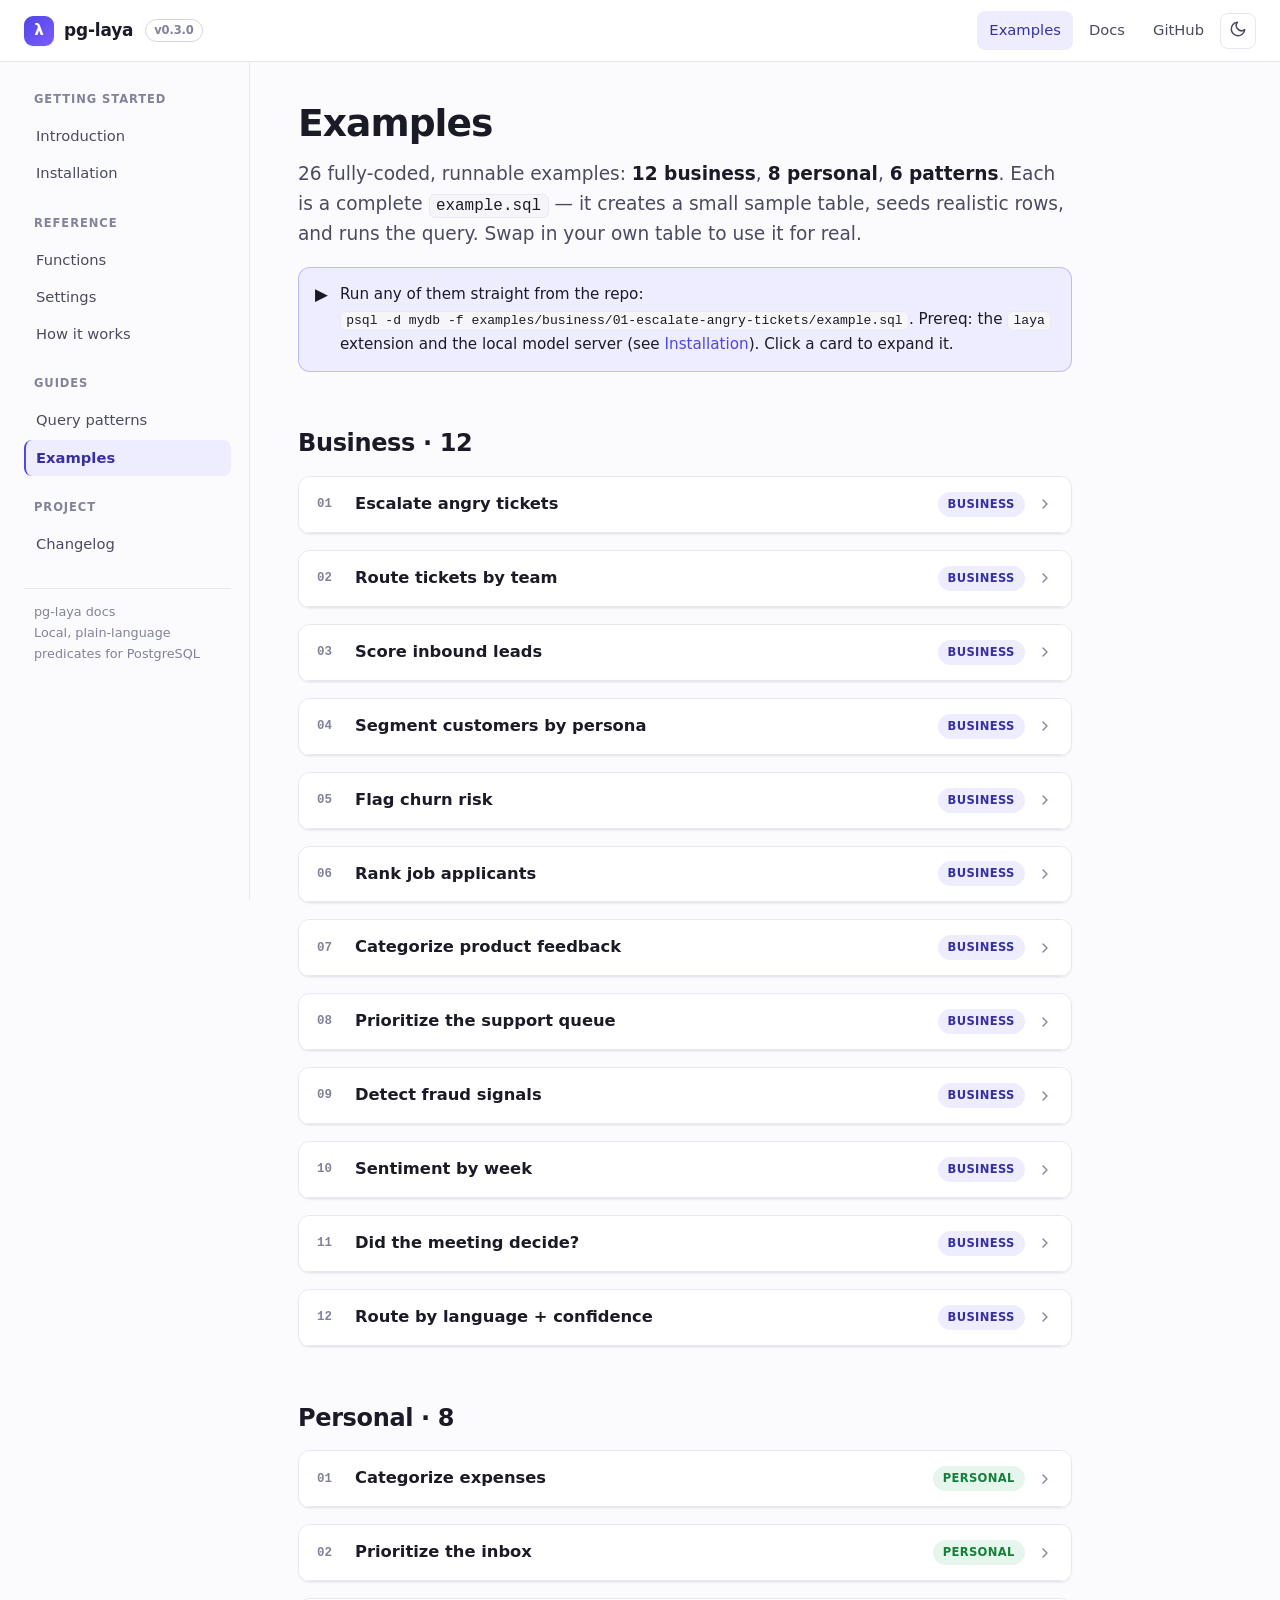
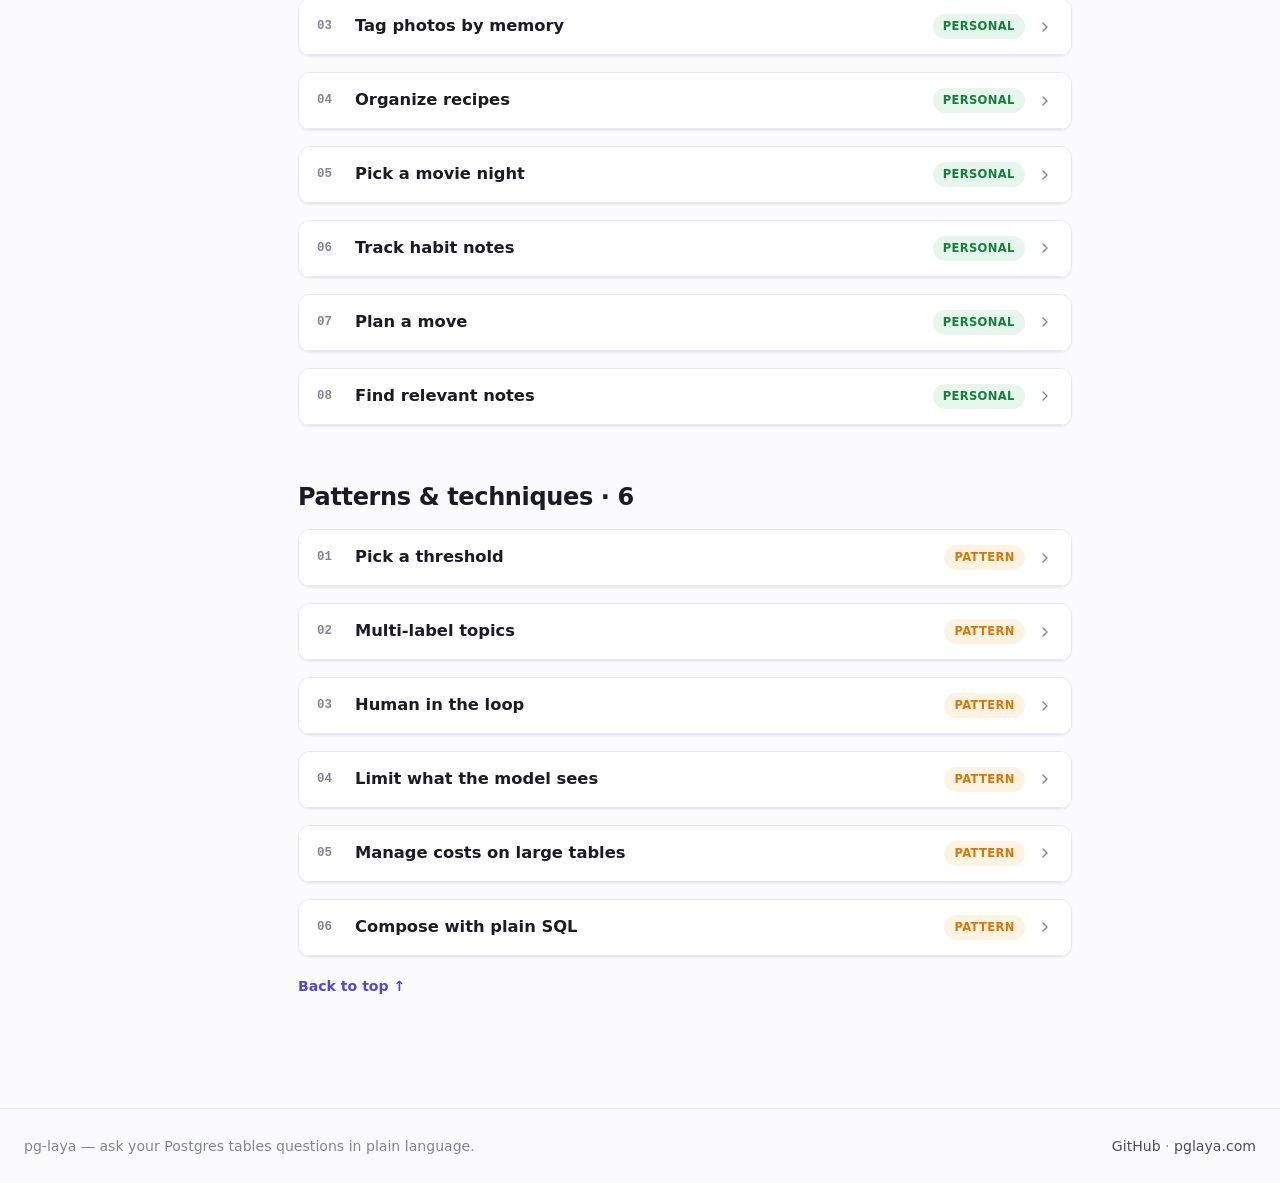
==== s/examples.html @ f7fe06ae "Add a static docs site and 26 runnable examples s/ is a self-contained, no-build docs site (8 pages " ====
<!doctype html>
<html lang="en" data-theme="light">
<head>
  <meta charset="utf-8">
  <meta name="viewport" content="width=device-width, initial-scale=1">
  <title>Examples — pg-laya</title>
  <meta name="description" content="26 fully-coded, runnable pg-laya examples: 12 business, 8 personal, 6 patterns. Each is a complete SQL file you can run as-is.">
  <script>(function(){try{var t=localStorage.getItem("pg-laya-theme")||(matchMedia("(prefers-color-scheme: dark)").matches?"dark":"light");document.documentElement.setAttribute("data-theme",t);}catch(e){}})();</script>
  <link rel="stylesheet" href="assets/style.css">
  <link rel="icon" href="data:image/svg+xml,%3Csvg xmlns='http://www.w3.org/2000/svg' viewBox='0 0 32 32'%3E%3Crect width='32' height='32' rx='8' fill='%234f46e5'/%3E%3Ctext x='16' y='23' font-size='20' font-family='sans-serif' font-weight='700' fill='white' text-anchor='middle'%3E%CE%BB%3C/text%3E%3C/svg%3E">
</head>
<body class="page">
  <header class="site-header">
    <button id="menu-btn" class="icon-btn menu-btn" aria-label="Toggle navigation">
      <svg viewBox="0 0 24 24" fill="none" stroke="currentColor" stroke-width="2" stroke-linecap="round"><path d="M3 6h18M3 12h18M3 18h18"/></svg>
    </button>
    <a class="brand" href="index.html">
      <span class="mark">λ</span>
      pg-laya <span class="ver">v0.3.0</span>
    </a>
    <div class="header-spacer"></div>
    <nav class="header-links">
      <a href="examples.html">Examples</a>
      <a href="functions.html">Docs</a>
      <a href="https://github.com/nyimbi/pg-laya" target="_blank" rel="noopener">GitHub</a>
      <button id="theme-toggle" class="icon-btn" aria-label="Toggle color theme"><span id="theme-icon"></span></button>
    </nav>
  </header>

  <div class="layout">
    <aside class="sidebar">
      <div class="group">
        <div class="group-label">Getting started</div>
        <nav>
          <a href="index.html">Introduction</a>
          <a href="install.html">Installation</a>
        </nav>
      </div>
      <div class="group">
        <div class="group-label">Reference</div>
        <nav>
          <a href="functions.html">Functions</a>
          <a href="settings.html">Settings</a>
          <a href="how-it-works.html">How it works</a>
        </nav>
      </div>
      <div class="group">
        <div class="group-label">Guides</div>
        <nav>
          <a href="patterns.html">Query patterns</a>
          <a href="examples.html">Examples</a>
        </nav>
      </div>
      <div class="group">
        <div class="group-label">Project</div>
        <nav>
          <a href="changelog.html">Changelog</a>
        </nav>
      </div>
      <div class="foot">pg-laya docs<br>Local, plain-language predicates for PostgreSQL</div>
    </aside>

    <main class="content">
      <div class="doc">
        <h1>Examples</h1>
        <p class="lead">26 fully-coded, runnable examples: <strong>12 business</strong>, <strong>8 personal</strong>,
        <strong>6 patterns</strong>. Each is a complete <code class="inline-code">example.sql</code> — it creates a small
        sample table, seeds realistic rows, and runs the query. Swap in your own table to use it for real.</p>

        <div class="note info"><span class="ico">▶</span><div>
          <p>Run any of them straight from the repo:
          <code class="inline-code">psql -d mydb -f examples/business/01-escalate-angry-tickets/example.sql</code>.
          Prereq: the <code class="inline-code">laya</code> extension and the local model server (see
          <a href="install.html">Installation</a>). Click a card to expand it.</p>
        </div></div>

        <h2>Business <span class="rel-date">· 12</span></h2>

        <div class="ex-card">
          <div class="ex-head"><span class="num">01</span><span class="ttl">Escalate angry tickets</span><span class="tag biz">business</span><svg class="chev" width="16" height="16" viewBox="0 0 24 24" fill="none" stroke="currentColor" stroke-width="2" stroke-linecap="round" stroke-linejoin="round"><path d="M9 18l6-6-6-6"/></svg></div>
          <div class="ex-body"><p class="desc">Rank open tickets by how angry the customer sounds, so the most urgent surface first.</p>
          <div class="code lang-sql"><div class="code-bar"><span class="dot"></span><span class="dot"></span><span class="dot"></span> sql</div><pre><code>SELECT id, subject,
       laya_prob(tickets, 'the customer is angry, frustrated, or about to give up') AS anger
FROM tickets WHERE status = 'open'
ORDER BY anger DESC LIMIT 5;</code></pre></div>
          <p>Full file: <code class="inline-code">examples/business/01-escalate-angry-tickets/example.sql</code></p></div>
        </div>

        <div class="ex-card">
          <div class="ex-head"><span class="num">02</span><span class="ttl">Route tickets by team</span><span class="tag biz">business</span><svg class="chev" width="16" height="16" viewBox="0 0 24 24" fill="none" stroke="currentColor" stroke-width="2" stroke-linecap="round" stroke-linejoin="round"><path d="M9 18l6-6-6-6"/></svg></div>
          <div class="ex-body"><p class="desc">Classify each ticket into the owning team and count the workload per team.</p>
          <div class="code lang-sql"><div class="code-bar"><span class="dot"></span><span class="dot"></span><span class="dot"></span> sql</div><pre><code>SELECT laya_choice(tickets, 'which team should handle this ticket?',
                   ARRAY['billing','technical','security','sales']) AS team,
       count(*)
FROM tickets WHERE status = 'open'
GROUP BY 1 ORDER BY 2 DESC;</code></pre></div>
          <p>Full file: <code class="inline-code">examples/business/02-route-tickets-by-team/example.sql</code></p></div>
        </div>

        <div class="ex-card">
          <div class="ex-head"><span class="num">03</span><span class="ttl">Score inbound leads</span><span class="tag biz">business</span><svg class="chev" width="16" height="16" viewBox="0 0 24 24" fill="none" stroke="currentColor" stroke-width="2" stroke-linecap="round" stroke-linejoin="round"><path d="M9 18l6-6-6-6"/></svg></div>
          <div class="ex-body"><p class="desc">Score each lead by purchase intent (budget, authority, timeline) so reps work the hottest first.</p>
          <div class="code lang-sql"><div class="code-bar"><span class="dot"></span><span class="dot"></span><span class="dot"></span> sql</div><pre><code>SELECT company, contact, title,
       laya_prob(leads, 'this lead has budget, authority, and intent to buy within a quarter') AS intent
FROM leads ORDER BY intent DESC;</code></pre></div>
          <p>Full file: <code class="inline-code">examples/business/03-score-inbound-leads/example.sql</code></p></div>
        </div>

        <div class="ex-card">
          <div class="ex-head"><span class="num">04</span><span class="ttl">Segment customers by persona</span><span class="tag biz">business</span><svg class="chev" width="16" height="16" viewBox="0 0 24 24" fill="none" stroke="currentColor" stroke-width="2" stroke-linecap="round" stroke-linejoin="round"><path d="M9 18l6-6-6-6"/></svg></div>
          <div class="ex-body"><p class="desc">Bucket customers into marketing personas from their usage behaviour, and size each segment.</p>
          <div class="code lang-sql"><div class="code-bar"><span class="dot"></span><span class="dot"></span><span class="dot"></span> sql</div><pre><code>SELECT laya_choice(customers, 'which best describes this customer?',
                   ARRAY['enterprise buyer','power user','self-serve pro','window shopper']) AS persona,
       count(*)
FROM customers GROUP BY 1 ORDER BY 2 DESC;</code></pre></div>
          <p>Full file: <code class="inline-code">examples/business/04-segment-customers-by-persona/example.sql</code></p></div>
        </div>

        <div class="ex-card">
          <div class="ex-head"><span class="num">05</span><span class="ttl">Flag churn risk</span><span class="tag biz">business</span><svg class="chev" width="16" height="16" viewBox="0 0 24 24" fill="none" stroke="currentColor" stroke-width="2" stroke-linecap="round" stroke-linejoin="round"><path d="M9 18l6-6-6-6"/></svg></div>
          <div class="ex-body"><p class="desc">Read each account's support history, rank by churn signal, and total the at-risk MRR.</p>
          <div class="code lang-sql"><div class="code-bar"><span class="dot"></span><span class="dot"></span><span class="dot"></span> sql</div><pre><code>SELECT account, mrr_usd,
       laya_prob(accounts, 'this account is showing signs it will cancel or not renew') AS churn_risk
FROM accounts ORDER BY churn_risk DESC;</code></pre></div>
          <p>Full file: <code class="inline-code">examples/business/05-flag-churn-risk/example.sql</code></p></div>
        </div>

        <div class="ex-card">
          <div class="ex-head"><span class="num">06</span><span class="ttl">Rank job applicants</span><span class="tag biz">business</span><svg class="chev" width="16" height="16" viewBox="0 0 24 24" fill="none" stroke="currentColor" stroke-width="2" stroke-linecap="round" stroke-linejoin="round"><path d="M9 18l6-6-6-6"/></svg></div>
          <div class="ex-body"><p class="desc">Rank a candidate stack against the role's must-haves so a human screens the top, not all of it.</p>
          <div class="code lang-sql"><div class="code-bar"><span class="dot"></span><span class="dot"></span><span class="dot"></span> sql</div><pre><code>SELECT name,
       laya_prob(applicants, 'a strong match for a senior backend role: 5+ years, Go or Rust, deep Postgres, production experience') AS fit
FROM applicants ORDER BY fit DESC;</code></pre></div>
          <p>Full file: <code class="inline-code">examples/business/06-rank-job-applicants/example.sql</code></p></div>
        </div>

        <div class="ex-card">
          <div class="ex-head"><span class="num">07</span><span class="ttl">Categorize product feedback</span><span class="tag biz">business</span><svg class="chev" width="16" height="16" viewBox="0 0 24 24" fill="none" stroke="currentColor" stroke-width="2" stroke-linecap="round" stroke-linejoin="round"><path d="M9 18l6-6-6-6"/></svg></div>
          <div class="ex-body"><p class="desc">Bucket reviews by theme and see the average rating per theme — what users actually talk about.</p>
          <div class="code lang-sql"><div class="code-bar"><span class="dot"></span><span class="dot"></span><span class="dot"></span> sql</div><pre><code>SELECT laya_choice(reviews, 'what is this review mainly about?',
                   ARRAY['reliability / bugs','pricing','missing feature','praise','support experience','performance']) AS theme,
       count(*), round(avg(rating::numeric), 2) AS avg_rating
FROM reviews GROUP BY 1 ORDER BY 2 DESC;</code></pre></div>
          <p>Full file: <code class="inline-code">examples/business/07-categorize-product-feedback/example.sql</code></p></div>
        </div>

        <div class="ex-card">
          <div class="ex-head"><span class="num">08</span><span class="ttl">Prioritize the support queue</span><span class="tag biz">business</span><svg class="chev" width="16" height="16" viewBox="0 0 24 24" fill="none" stroke="currentColor" stroke-width="2" stroke-linecap="round" stroke-linejoin="round"><path d="M9 18l6-6-6-6"/></svg></div>
          <div class="ex-body"><p class="desc">Score tickets on an urgency rubric and blend with how old they are — priority, not arrival order.</p>
          <div class="code lang-sql"><div class="code-bar"><span class="dot"></span><span class="dot"></span><span class="dot"></span> sql</div><pre><code>SELECT id, subject,
       laya_score(tickets, 'how urgent is this ticket for the customer?',
                  ARRAY['not at all','minor','important','blocking']) AS urgency   -- 0..3
FROM tickets ORDER BY urgency DESC;</code></pre></div>
          <p>Full file: <code class="inline-code">examples/business/08-prioritize-support-queue/example.sql</code></p></div>
        </div>

        <div class="ex-card">
          <div class="ex-head"><span class="num">09</span><span class="ttl">Detect fraud signals</span><span class="tag biz">business</span><svg class="chev" width="16" height="16" viewBox="0 0 24 24" fill="none" stroke="currentColor" stroke-width="2" stroke-linecap="round" stroke-linejoin="round"><path d="M9 18l6-6-6-6"/></svg></div>
          <div class="ex-body"><p class="desc">Read each transaction's context and rank by fraud signal, so a human reviews a short list.</p>
          <div class="code lang-sql"><div class="code-bar"><span class="dot"></span><span class="dot"></span><span class="dot"></span> sql</div><pre><code>SELECT id, amount_usd, merchant,
       laya_prob(transactions, 'this transaction shows signs of fraud or unauthorised use') AS risk
FROM transactions ORDER BY risk DESC;</code></pre></div>
          <p>Full file: <code class="inline-code">examples/business/09-detect-fraud-signals/example.sql</code></p></div>
        </div>

        <div class="ex-card">
          <div class="ex-head"><span class="num">10</span><span class="ttl">Sentiment by week</span><span class="tag biz">business</span><svg class="chev" width="16" height="16" viewBox="0 0 24 24" fill="none" stroke="currentColor" stroke-width="2" stroke-linecap="round" stroke-linejoin="round"><path d="M9 18l6-6-6-6"/></svg></div>
          <div class="ex-body"><p class="desc">Count, per week, how many reviews the customer sounds frustrated in — a trend you can chart.</p>
          <div class="code lang-sql"><div class="code-bar"><span class="dot"></span><span class="dot"></span><span class="dot"></span> sql</div><pre><code>SELECT date_trunc('week', created_at) AS week,
       count(*) FILTER (WHERE laya(reviews, 'the customer sounds frustrated or upset')) AS frustrated,
       count(*) AS total
FROM reviews GROUP BY 1 ORDER BY 1 DESC;</code></pre></div>
          <p>Full file: <code class="inline-code">examples/business/10-sentiment-by-week/example.sql</code></p></div>
        </div>

        <div class="ex-card">
          <div class="ex-head"><span class="num">11</span><span class="ttl">Did the meeting decide?</span><span class="tag biz">business</span><svg class="chev" width="16" height="16" viewBox="0 0 24 24" fill="none" stroke="currentColor" stroke-width="2" stroke-linecap="round" stroke-linejoin="round"><path d="M9 18l6-6-6-6"/></svg></div>
          <div class="ex-body"><p class="desc">Flag the meetings that ended with a concrete decision or an owner + date, versus the ones that spun.</p>
          <div class="code lang-sql"><div class="code-bar"><span class="dot"></span><span class="dot"></span><span class="dot"></span> sql</div><pre><code>SELECT topic, held_on,
       laya(meetings, 'the meeting ended with a concrete decision or an assigned action with an owner and date') AS decided
FROM meetings ORDER BY held_on;</code></pre></div>
          <p>Full file: <code class="inline-code">examples/business/11-did-the-meeting-decide/example.sql</code></p></div>
        </div>

        <div class="ex-card">
          <div class="ex-head"><span class="num">12</span><span class="ttl">Route by language + confidence</span><span class="tag biz">business</span><svg class="chev" width="16" height="16" viewBox="0 0 24 24" fill="none" stroke="currentColor" stroke-width="2" stroke-linecap="round" stroke-linejoin="round"><path d="M9 18l6-6-6-6"/></svg></div>
          <div class="ex-body"><p class="desc">Route to the right language team, but send the low-confidence ones to a human instead of guessing.</p>
          <div class="code lang-sql"><div class="code-bar"><span class="dot"></span><span class="dot"></span><span class="dot"></span> sql</div><pre><code>SELECT id,
       laya_choice(messages, 'which language team should reply first?',
                   ARRAY['english','spanish','french','german','needs a human']) AS team,
       round(laya_confidence(messages, 'which language team should reply first?', 'choice',
                             ARRAY['english','spanish','french','german','needs a human'])::numeric, 2) AS conf
FROM messages;</code></pre></div>
          <p>Full file: <code class="inline-code">examples/business/12-route-by-language-and-confidence/example.sql</code></p></div>
        </div>

        <h2>Personal <span class="rel-date">· 8</span></h2>

        <div class="ex-card">
          <div class="ex-head"><span class="num">01</span><span class="ttl">Categorize expenses</span><span class="tag pers">personal</span><svg class="chev" width="16" height="16" viewBox="0 0 24 24" fill="none" stroke="currentColor" stroke-width="2" stroke-linecap="round" stroke-linejoin="round"><path d="M9 18l6-6-6-6"/></svg></div>
          <div class="ex-body"><p class="desc">Auto-categorize a month of card transactions so you see where the money went.</p>
          <div class="code lang-sql"><div class="code-bar"><span class="dot"></span><span class="dot"></span><span class="dot"></span> sql</div><pre><code>SELECT laya_choice(transactions, 'what category is this purchase?',
                   ARRAY['groceries','dining','transport','utilities','entertainment','health','subscriptions','travel','other']) AS category,
       round(sum(amount_usd), 2) AS total
FROM transactions GROUP BY 1 ORDER BY 2 DESC;</code></pre></div>
          <p>Full file: <code class="inline-code">examples/personal/01-categorize-expenses/example.sql</code></p></div>
        </div>

        <div class="ex-card">
          <div class="ex-head"><span class="num">02</span><span class="ttl">Prioritize the inbox</span><span class="tag pers">personal</span><svg class="chev" width="16" height="16" viewBox="0 0 24 24" fill="none" stroke="currentColor" stroke-width="2" stroke-linecap="round" stroke-linejoin="round"><path d="M9 18l6-6-6-6"/></svg></div>
          <div class="ex-body"><p class="desc">Rank emails by "needs a reply soon" so you start with what matters, not what arrived first.</p>
          <div class="code lang-sql"><div class="code-bar"><span class="dot"></span><span class="dot"></span><span class="dot"></span> sql</div><pre><code>SELECT sender, subject,
       laya_prob(emails, 'this email needs a reply from me soon, or has a deadline I must meet') AS urgency
FROM emails ORDER BY urgency DESC;</code></pre></div>
          <p>Full file: <code class="inline-code">examples/personal/02-prioritize-inbox/example.sql</code></p></div>
        </div>

        <div class="ex-card">
          <div class="ex-head"><span class="num">03</span><span class="ttl">Tag photos by memory</span><span class="tag pers">personal</span><svg class="chev" width="16" height="16" viewBox="0 0 24 24" fill="none" stroke="currentColor" stroke-width="2" stroke-linecap="round" stroke-linejoin="round"><path d="M9 18l6-6-6-6"/></svg></div>
          <div class="ex-body"><p class="desc">Give each photo's caption a memory type — family, travel, food, … — browse by moment, not date.</p>
          <div class="code lang-sql"><div class="code-bar"><span class="dot"></span><span class="dot"></span><span class="dot"></span> sql</div><pre><code>SELECT taken_on, caption,
       laya_choice(photos, 'what kind of memory is this photo of?',
                   ARRAY['family','travel','food','work','fitness','friends','nature','milestone']) AS memory
FROM photos ORDER BY taken_on;</code></pre></div>
          <p>Full file: <code class="inline-code">examples/personal/03-tag-photos-by-memory/example.sql</code></p></div>
        </div>

        <div class="ex-card">
          <div class="ex-head"><span class="num">04</span><span class="ttl">Organize recipes</span><span class="tag pers">personal</span><svg class="chev" width="16" height="16" viewBox="0 0 24 24" fill="none" stroke="currentColor" stroke-width="2" stroke-linecap="round" stroke-linejoin="round"><path d="M9 18l6-6-6-6"/></svg></div>
          <div class="ex-body"><p class="desc">Classify recipes by meal and diet, then answer "quick vegetarian dinner for tonight".</p>
          <div class="code lang-sql"><div class="code-bar"><span class="dot"></span><span class="dot"></span><span class="dot"></span> sql</div><pre><code>SELECT name
FROM recipes
WHERE laya(recipes, 'this is a vegetarian or vegan dish')
  AND laya(recipes, 'this recipe is quick, ready in under an hour');</code></pre></div>
          <p>Full file: <code class="inline-code">examples/personal/04-organize-recipes/example.sql</code></p></div>
        </div>

        <div class="ex-card">
          <div class="ex-head"><span class="num">05</span><span class="ttl">Pick a movie night</span><span class="tag pers">personal</span><svg class="chev" width="16" height="16" viewBox="0 0 24 24" fill="none" stroke="currentColor" stroke-width="2" stroke-linecap="round" stroke-linejoin="round"><path d="M9 18l6-6-6-6"/></svg></div>
          <div class="ex-body"><p class="desc">Rank your watchlist by fit for the mood you want tonight — picking takes seconds.</p>
          <div class="code lang-sql"><div class="code-bar"><span class="dot"></span><span class="dot"></span><span class="dot"></span> sql</div><pre><code>SELECT title, year,
       laya_prob(watchlist, 'a good fit for a relaxed, light movie night with friends') AS fit
FROM watchlist WHERE NOT watched
ORDER BY fit DESC;</code></pre></div>
          <p>Full file: <code class="inline-code">examples/personal/05-pick-a-movie-night/example.sql</code></p></div>
        </div>

        <div class="ex-card">
          <div class="ex-head"><span class="num">06</span><span class="ttl">Track habit notes</span><span class="tag pers">personal</span><svg class="chev" width="16" height="16" viewBox="0 0 24 24" fill="none" stroke="currentColor" stroke-width="2" stroke-linecap="round" stroke-linejoin="round"><path d="M9 18l6-6-6-6"/></svg></div>
          <div class="ex-body"><p class="desc">Read journal entries and flag the days a habit was actually kept — your real streak, no check-ins.</p>
          <div class="code lang-sql"><div class="code-bar"><span class="dot"></span><span class="dot"></span><span class="dot"></span> sql</div><pre><code>SELECT day,
       laya(journal, 'the person went for a run on this day') AS ran
FROM journal ORDER BY day;</code></pre></div>
          <p>Full file: <code class="inline-code">examples/personal/06-track-habit-notes/example.sql</code></p></div>
        </div>

        <div class="ex-card">
          <div class="ex-head"><span class="num">07</span><span class="ttl">Plan a move</span><span class="tag pers">personal</span><svg class="chev" width="16" height="16" viewBox="0 0 24 24" fill="none" stroke="currentColor" stroke-width="2" stroke-linecap="round" stroke-linejoin="round"><path d="M9 18l6-6-6-6"/></svg></div>
          <div class="ex-body"><p class="desc">Sort your inventory into keep / donate / sell / recycle in one pass, and count each bucket.</p>
          <div class="code lang-sql"><div class="code-bar"><span class="dot"></span><span class="dot"></span><span class="dot"></span> sql</div><pre><code>SELECT laya_choice(inventory, 'for a house move, what should happen to this item?',
                   ARRAY['keep','donate','sell','recycle']) AS disposition,
       count(*)
FROM inventory GROUP BY 1 ORDER BY 2 DESC;</code></pre></div>
          <p>Full file: <code class="inline-code">examples/personal/07-plan-a-move/example.sql</code></p></div>
        </div>

        <div class="ex-card">
          <div class="ex-head"><span class="num">08</span><span class="ttl">Find relevant notes</span><span class="tag pers">personal</span><svg class="chev" width="16" height="16" viewBox="0 0 24 24" fill="none" stroke="currentColor" stroke-width="2" stroke-linecap="round" stroke-linejoin="round"><path d="M9 18l6-6-6-6"/></svg></div>
          <div class="ex-body"><p class="desc">Search notes by meaning, not keywords — every note about a topic, however you phrased it.</p>
          <div class="code lang-sql"><div class="code-bar"><span class="dot"></span><span class="dot"></span><span class="dot"></span> sql</div><pre><code>SELECT id, body
FROM notes
WHERE laya(notes, 'this note is about preparing for a job interview')
ORDER BY created_at;</code></pre></div>
          <p>Full file: <code class="inline-code">examples/personal/08-find-relevant-notes/example.sql</code></p></div>
        </div>

        <h2>Patterns &amp; techniques <span class="rel-date">· 6</span></h2>

        <div class="ex-card">
          <div class="ex-head"><span class="num">01</span><span class="ttl">Pick a threshold</span><span class="tag tech">pattern</span><svg class="chev" width="16" height="16" viewBox="0 0 24 24" fill="none" stroke="currentColor" stroke-width="2" stroke-linecap="round" stroke-linejoin="round"><path d="M9 18l6-6-6-6"/></svg></div>
          <div class="ex-body"><p class="desc">Look at the probability distribution, inspect the ambiguous middle, then apply your cutoff — from the cache.</p>
          <div class="code lang-sql"><div class="code-bar"><span class="dot"></span><span class="dot"></span><span class="dot"></span> sql</div><pre><code>SELECT width_bucket(laya_prob(reviews, 'the customer sounds frustrated or upset'), 0, 1, 10) AS bucket,
       count(*)
FROM reviews GROUP BY 1 ORDER BY 1;</code></pre></div>
          <p>Full file: <code class="inline-code">examples/patterns/01-pick-a-threshold/example.sql</code></p></div>
        </div>

        <div class="ex-card">
          <div class="ex-head"><span class="num">02</span><span class="ttl">Multi-label topics</span><span class="tag tech">pattern</span><svg class="chev" width="16" height="16" viewBox="0 0 24 24" fill="none" stroke="currentColor" stroke-width="2" stroke-linecap="round" stroke-linejoin="round"><path d="M9 18l6-6-6-6"/></svg></div>
          <div class="ex-body"><p class="desc">Tag a row with every topic it covers (not just one), using the full probability vector.</p>
          <div class="code lang-sql"><div class="code-bar"><span class="dot"></span><span class="dot"></span><span class="dot"></span> sql</div><pre><code>SELECT id,
       laya_eval(messages, 'which topics does this message cover?', 'choice',
                 ARRAY['billing','technical','security','sales','praise']) -&gt; 'probabilities' AS topics
FROM messages;</code></pre></div>
          <p>Full file: <code class="inline-code">examples/patterns/02-multi-label-topics/example.sql</code></p></div>
        </div>

        <div class="ex-card">
          <div class="ex-head"><span class="num">03</span><span class="ttl">Human in the loop</span><span class="tag tech">pattern</span><svg class="chev" width="16" height="16" viewBox="0 0 24 24" fill="none" stroke="currentColor" stroke-width="2" stroke-linecap="round" stroke-linejoin="round"><path d="M9 18l6-6-6-6"/></svg></div>
          <div class="ex-body"><p class="desc">Auto-apply confident classifications, and queue the low-confidence ones for a person.</p>
          <div class="code lang-sql"><div class="code-bar"><span class="dot"></span><span class="dot"></span><span class="dot"></span> sql</div><pre><code>UPDATE tickets t
SET team = laya_choice(t, 'which team should handle this ticket?', ARRAY['billing','technical','sales'])
WHERE laya_confidence(t, 'which team should handle this ticket?', 'choice',
                      ARRAY['billing','technical','sales']) &gt;= 0.6;</code></pre></div>
          <p>Full file: <code class="inline-code">examples/patterns/03-human-in-the-loop/example.sql</code></p></div>
        </div>

        <div class="ex-card">
          <div class="ex-head"><span class="num">04</span><span class="ttl">Limit what the model sees</span><span class="tag tech">pattern</span><svg class="chev" width="16" height="16" viewBox="0 0 24 24" fill="none" stroke="currentColor" stroke-width="2" stroke-linecap="round" stroke-linejoin="round"><path d="M9 18l6-6-6-6"/></svg></div>
          <div class="ex-body"><p class="desc">Put a view in front of the table so only the needed columns are judged — PII and blobs stay out.</p>
          <div class="code lang-sql"><div class="code-bar"><span class="dot"></span><span class="dot"></span><span class="dot"></span> sql</div><pre><code>CREATE VIEW support_text AS SELECT id, message FROM support;
SELECT id,
       laya_choice(v, 'which team should handle this message?', ARRAY['billing','technical','account']) AS team
FROM support_text v;</code></pre></div>
          <p>Full file: <code class="inline-code">examples/patterns/04-limit-model-visibility/example.sql</code></p></div>
        </div>

        <div class="ex-card">
          <div class="ex-head"><span class="num">05</span><span class="ttl">Manage costs on large tables</span><span class="tag tech">pattern</span><svg class="chev" width="16" height="16" viewBox="0 0 24 24" fill="none" stroke="currentColor" stroke-width="2" stroke-linecap="round" stroke-linejoin="round"><path d="M9 18l6-6-6-6"/></svg></div>
          <div class="ex-body"><p class="desc">Cheap SQL first, a bounded window, a spend guard, and <code>laya_stats()</code> to see what it cost.</p>
          <div class="code lang-sql"><div class="code-bar"><span class="dot"></span><span class="dot"></span><span class="dot"></span> sql</div><pre><code>SET laya.max_rows_per_statement = 1000;
SELECT count(*) FILTER (WHERE laya(events, 'the customer is upset or about to cancel')) AS upset
FROM events
WHERE channel = 'email' AND created_at &gt;= now() - interval '7 days';</code></pre></div>
          <p>Full file: <code class="inline-code">examples/patterns/05-manage-costs-large-tables/example.sql</code></p></div>
        </div>

        <div class="ex-card">
          <div class="ex-head"><span class="num">06</span><span class="ttl">Compose with plain SQL</span><span class="tag tech">pattern</span><svg class="chev" width="16" height="16" viewBox="0 0 24 24" fill="none" stroke="currentColor" stroke-width="2" stroke-linecap="round" stroke-linejoin="round"><path d="M9 18l6-6-6-6"/></svg></div>
          <div class="ex-body"><p class="desc">Judge the side that carries the text, then join, CTE, <code>CASE</code> and aggregate with normal SQL.</p>
          <div class="code lang-sql"><div class="code-bar"><span class="dot"></span><span class="dot"></span><span class="dot"></span> sql</div><pre><code>SELECT c.name, c.plan,
       laya(t, 'this customer is threatening to cancel or mentions a competitor') AS at_risk
FROM tickets t
JOIN customers c ON c.id = t.customer_id;</code></pre></div>
          <p>Full file: <code class="inline-code">examples/patterns/06-compose-with-plain-sql/example.sql</code></p></div>
        </div>

        <p class="top-link"><a href="examples.html#top" onclick="window.scrollTo({top:0,behavior:'smooth'});return false;">Back to top ↑</a></p>
      </div>
    </main>
  </div>

  <footer class="site-footer">
    <span>pg-laya — ask your Postgres tables questions in plain language.</span>
    <span><a href="https://github.com/nyimbi/pg-laya">GitHub</a> · <a href="https://pglaya.com">pglaya.com</a></span>
  </footer>

  <script src="assets/main.js"></script>
</body>
</html>
---- s/assets/style.css ----
/* pg-laya documentation site — design system
   No build step, no dependencies. Light/dark via [data-theme]. */

:root {
  /* palette — light */
  --bg: #fbfbfd;
  --bg-elev: #ffffff;
  --bg-inset: #f4f4f8;
  --ink: #1b1b27;
  --ink-soft: #4b4b60;
  --ink-faint: #82829a;
  --line: #e7e7ef;
  --line-strong: #d5d5e2;

  --brand: #4f46e5;
  --brand-soft: #eeedff;
  --brand-ink: #3730a3;
  --accent: #d97706;
  --accent-soft: #fef3e2;

  --ok: #15803d;
  --ok-soft: #e7f6ec;
  --warn: #b45309;
  --warn-soft: #fdf3e3;
  --err: #b91c1c;
  --err-soft: #fdecec;

  --code-bg: #f5f5fa;
  --code-border: #e9e9f2;

  /* syntax (light) */
  --sx-kw: #7c3aed;
  --sx-str: #15803d;
  --sx-num: #b45309;
  --sx-com: #9a9ab0;
  --sx-fn: #2563eb;
  --sx-punc: #6b6b80;

  --shadow-sm: 0 1px 2px rgba(20, 20, 43, .06);
  --shadow-md: 0 8px 24px -8px rgba(20, 20, 43, .16);
  --radius: 12px;
  --radius-sm: 8px;

  --font-sans: ui-sans-serif, system-ui, -apple-system, "Segoe UI", Roboto, Inter, "Helvetica Neue", Arial, sans-serif;
  --font-mono: ui-monospace, "SF Mono", "JetBrains Mono", "Fira Code", Menlo, Consolas, monospace;

  --header-h: 62px;
  --sidebar-w: 250px;
  --content-max: 76ch;
}

[data-theme="dark"] {
  --bg: #0e1015;
  --bg-elev: #151823;
  --bg-inset: #12141d;
  --ink: #e8e8f2;
  --ink-soft: #b4b4c8;
  --ink-faint: #7d7d95;
  --line: #242838;
  --line-strong: #333a4f;

  --brand: #8b85ff;
  --brand-soft: #211f3a;
  --brand-ink: #c3bfff;
  --accent: #f5a524;
  --accent-soft: #2c2313;

  --ok: #4ade80;
  --ok-soft: #10241a;
  --warn: #fbbf24;
  --warn-soft: #271d0a;
  --err: #f87171;
  --err-soft: #2a1214;

  --code-bg: #12141d;
  --code-border: #232738;

  --sx-kw: #c4b5fd;
  --sx-str: #86efac;
  --sx-num: #fbbf24;
  --sx-com: #6d6d85;
  --sx-fn: #93c5fd;
  --sx-punc: #9a9ab5;

  --shadow-sm: 0 1px 2px rgba(0, 0, 0, .4);
  --shadow-md: 0 10px 30px -10px rgba(0, 0, 0, .6);
}

* { box-sizing: border-box; }

html { scroll-behavior: smooth; scroll-padding-top: calc(var(--header-h) + 20px); }

body {
  margin: 0;
  font-family: var(--font-sans);
  font-size: 16px;
  line-height: 1.65;
  color: var(--ink);
  background: var(--bg);
  -webkit-font-smoothing: antialiased;
  text-rendering: optimizeLegibility;
}

a { color: var(--brand); text-decoration: none; }
a:hover { text-decoration: underline; }

::selection { background: var(--brand-soft); color: var(--brand-ink); }

/* ---------- layout ---------- */
.page { min-height: 100vh; }

.layout {
  display: grid;
  grid-template-columns: var(--sidebar-w) minmax(0, 1fr);
  max-width: 1280px;
  margin: 0 auto;
}

.content {
  min-width: 0;
  padding: 40px 48px 96px;
  max-width: 100%;
}

.content > .doc { max-width: var(--content-max); }

/* ---------- header ---------- */
.site-header {
  position: sticky;
  top: 0;
  z-index: 50;
  height: var(--header-h);
  display: flex;
  align-items: center;
  gap: 18px;
  padding: 0 24px;
  background: color-mix(in srgb, var(--bg-elev) 82%, transparent);
  backdrop-filter: saturate(180%) blur(12px);
  border-bottom: 1px solid var(--line);
}

.brand {
  display: inline-flex;
  align-items: center;
  gap: 10px;
  font-weight: 700;
  font-size: 1.06rem;
  letter-spacing: -0.01em;
  color: var(--ink);
}
.brand:hover { text-decoration: none; }
.brand .mark {
  width: 30px; height: 30px;
  display: grid; place-items: center;
  border-radius: 9px;
  background: linear-gradient(135deg, var(--brand), #7c5cff);
  color: #fff;
  font-weight: 800;
  font-size: .95rem;
  box-shadow: var(--shadow-sm);
}
.brand .mark svg { display: block; }
.brand .ver {
  font-size: .72rem;
  font-weight: 600;
  color: var(--ink-faint);
  border: 1px solid var(--line-strong);
  border-radius: 999px;
  padding: 1px 8px;
  margin-left: 2px;
}

.header-spacer { flex: 1; }

.header-links { display: flex; align-items: center; gap: 4px; }
.header-links a {
  color: var(--ink-soft);
  font-size: .92rem;
  font-weight: 500;
  padding: 7px 12px;
  border-radius: var(--radius-sm);
}
.header-links a:hover { color: var(--ink); background: var(--bg-inset); text-decoration: none; }
.header-links a.active { color: var(--brand-ink); background: var(--brand-soft); }

.icon-btn {
  display: inline-grid;
  place-items: center;
  width: 36px; height: 36px;
  border-radius: var(--radius-sm);
  border: 1px solid var(--line);
  background: var(--bg-elev);
  color: var(--ink-soft);
  cursor: pointer;
  transition: background .15s, color .15s;
}
.icon-btn:hover { color: var(--ink); background: var(--bg-inset); }
.icon-btn svg { width: 18px; height: 18px; }

.menu-btn { display: none; }

/* ---------- sidebar ---------- */
.sidebar {
  position: sticky;
  top: var(--header-h);
  align-self: start;
  height: calc(100vh - var(--header-h));
  overflow-y: auto;
  padding: 28px 18px 40px 24px;
  border-right: 1px solid var(--line);
}

.sidebar .group { margin-bottom: 22px; }
.sidebar .group-label {
  font-size: .72rem;
  font-weight: 700;
  letter-spacing: .08em;
  text-transform: uppercase;
  color: var(--ink-faint);
  padding: 0 10px 8px;
}
.sidebar nav a {
  display: block;
  padding: 6px 10px;
  margin: 1px 0;
  border-radius: var(--radius-sm);
  font-size: .92rem;
  color: var(--ink-soft);
  border-left: 2px solid transparent;
}
.sidebar nav a:hover { background: var(--bg-inset); color: var(--ink); text-decoration: none; }
.sidebar nav a.active {
  background: var(--brand-soft);
  color: var(--brand-ink);
  font-weight: 600;
  border-left-color: var(--brand);
}

.sidebar .foot {
  margin-top: 26px;
  padding: 12px 10px;
  font-size: .8rem;
  color: var(--ink-faint);
  border-top: 1px solid var(--line);
}

/* ---------- typography / doc ---------- */
.doc h1 {
  font-size: 2.35rem;
  line-height: 1.15;
  letter-spacing: -0.025em;
  margin: 0 0 14px;
}
.doc h2 {
  font-size: 1.5rem;
  letter-spacing: -0.015em;
  margin: 44px 0 12px;
  padding-top: 8px;
}
.doc h3 { font-size: 1.16rem; margin: 30px 0 10px; }
.doc h4 { font-size: 1rem; margin: 22px 0 8px; }
.doc p { margin: 0 0 14px; }
.doc p.lead { font-size: 1.16rem; color: var(--ink-soft); line-height: 1.6; }
.doc ul, .doc ol { margin: 0 0 16px; padding-left: 22px; }
.doc li { margin: 5px 0; }
.doc li::marker { color: var(--ink-faint); }
.doc strong { color: var(--ink); font-weight: 650; }
.doc hr { border: 0; border-top: 1px solid var(--line); margin: 40px 0; }

.doc a.anchor { opacity: 0; margin-left: 8px; font-size: .85em; }
.doc h2:hover a.anchor, .doc h3:hover a.anchor { opacity: 1; }

.inline-code, code:not(pre code) {
  font-family: var(--font-mono);
  font-size: .86em;
  background: var(--code-bg);
  border: 1px solid var(--code-border);
  border-radius: 6px;
  padding: .1em .4em;
  color: var(--ink);
  white-space: nowrap;
}

/* ---------- code blocks ---------- */
.code {
  position: relative;
  margin: 18px 0 22px;
  border: 1px solid var(--code-border);
  border-radius: var(--radius);
  background: var(--code-bg);
  box-shadow: var(--shadow-sm);
  overflow: hidden;
}
.code .code-bar {
  display: flex;
  align-items: center;
  gap: 8px;
  padding: 8px 14px;
  border-bottom: 1px solid var(--code-border);
  font-size: .76rem;
  font-weight: 600;
  color: var(--ink-faint);
  font-family: var(--font-mono);
}
.code .code-bar .dot { width: 9px; height: 9px; border-radius: 50%; background: var(--line-strong); }
.code .copy {
  margin-left: auto;
  border: 1px solid var(--line-strong);
  background: var(--bg-elev);
  color: var(--ink-soft);
  border-radius: 6px;
  padding: 3px 10px;
  font-size: .72rem;
  font-family: var(--font-sans);
  font-weight: 600;
  cursor: pointer;
  opacity: 0;
  transition: opacity .15s;
}
.code:hover .copy { opacity: 1; }
.code .copy:hover { color: var(--ink); }
.code pre {
  margin: 0;
  padding: 16px 18px;
  overflow-x: auto;
  font-family: var(--font-mono);
  font-size: .84rem;
  line-height: 1.6;
  color: var(--ink);
}
.code pre code { font-family: inherit; }
.code .tok-kw { color: var(--sx-kw); font-weight: 600; }
.code .tok-str { color: var(--sx-str); }
.code .tok-num { color: var(--sx-num); }
.code .tok-com { color: var(--sx-com); font-style: italic; }
.code .tok-fn { color: var(--sx-fn); }

/* ---------- tables ---------- */
.tbl-wrap { overflow-x: auto; margin: 18px 0 24px; border: 1px solid var(--line); border-radius: var(--radius); }
table { border-collapse: collapse; width: 100%; font-size: .92rem; }
thead th {
  text-align: left;
  font-weight: 650;
  font-size: .8rem;
  letter-spacing: .02em;
  color: var(--ink-soft);
  background: var(--bg-inset);
  padding: 10px 16px;
  border-bottom: 1px solid var(--line-strong);
  white-space: nowrap;
}
tbody td { padding: 11px 16px; border-bottom: 1px solid var(--line); vertical-align: top; }
tbody tr:last-child td { border-bottom: 0; }
tbody tr:hover { background: color-mix(in srgb, var(--bg-inset) 55%, transparent); }
td code, th code { white-space: nowrap; }

/* ---------- callouts ---------- */
.note {
  display: grid;
  grid-template-columns: auto 1fr;
  gap: 12px;
  margin: 18px 0 22px;
  padding: 14px 16px;
  border-radius: var(--radius);
  border: 1px solid var(--line-strong);
  background: var(--bg-elev);
  font-size: .95rem;
}
.note .ico { font-size: 1.05rem; line-height: 1.5; }
.note p { margin: 0; }
.note p + p { margin-top: 8px; }
.note.tip { background: var(--ok-soft); border-color: color-mix(in srgb, var(--ok) 35%, transparent); }
.note.warn { background: var(--warn-soft); border-color: color-mix(in srgb, var(--warn) 35%, transparent); }
.note.info { background: var(--brand-soft); border-color: color-mix(in srgb, var(--brand) 30%, transparent); }

/* ---------- home hero ---------- */
.hero { padding: 26px 0 8px; }
.hero .badge {
  display: inline-flex;
  align-items: center;
  gap: 8px;
  font-size: .8rem;
  font-weight: 600;
  color: var(--brand-ink);
  background: var(--brand-soft);
  border: 1px solid color-mix(in srgb, var(--brand) 25%, transparent);
  padding: 5px 12px;
  border-radius: 999px;
  margin-bottom: 18px;
}
.hero h1 {
  font-size: clamp(2.4rem, 5vw, 3.5rem);
  line-height: 1.06;
  letter-spacing: -0.03em;
  margin: 0 0 18px;
}
.hero h1 .grad {
  background: linear-gradient(120deg, var(--brand), #9a6bff 60%, var(--accent));
  -webkit-background-clip: text;
  background-clip: text;
  color: transparent;
}
.hero p.sub {
  font-size: 1.2rem;
  color: var(--ink-soft);
  max-width: 56ch;
  margin: 0 0 26px;
}
.hero .cta-row { display: flex; flex-wrap: wrap; gap: 12px; margin-bottom: 8px; }

.btn {
  display: inline-flex;
  align-items: center;
  gap: 8px;
  padding: 11px 20px;
  border-radius: 10px;
  font-weight: 650;
  font-size: .96rem;
  border: 1px solid transparent;
  cursor: pointer;
  transition: transform .08s ease, box-shadow .15s, background .15s;
}
.btn:hover { text-decoration: none; }
.btn:active { transform: translateY(1px); }
.btn-primary { background: var(--brand); color: #fff; box-shadow: var(--shadow-sm); }
.btn-primary:hover { box-shadow: var(--shadow-md); }
.btn-ghost { background: var(--bg-elev); color: var(--ink); border-color: var(--line-strong); }
.btn-ghost:hover { background: var(--bg-inset); }

/* feature cards */
.grid { display: grid; gap: 16px; }
.grid.cols-2 { grid-template-columns: repeat(2, 1fr); }
.grid.cols-3 { grid-template-columns: repeat(3, 1fr); }
.card {
  border: 1px solid var(--line);
  background: var(--bg-elev);
  border-radius: var(--radius);
  padding: 20px;
  box-shadow: var(--shadow-sm);
}
.card .ic {
  width: 38px; height: 38px;
  display: grid; place-items: center;
  border-radius: 10px;
  background: var(--brand-soft);
  color: var(--brand-ink);
  margin-bottom: 12px;
}
.card .ic svg { width: 20px; height: 20px; }
.card h3 { margin: 0 0 6px; font-size: 1.05rem; }
.card p { margin: 0; color: var(--ink-soft); font-size: .94rem; }

/* steps */
.steps { counter-reset: step; display: grid; gap: 14px; margin: 8px 0 8px; }
.step {
  display: grid;
  grid-template-columns: auto 1fr;
  gap: 16px;
  align-items: start;
  padding: 18px 20px;
  border: 1px solid var(--line);
  border-radius: var(--radius);
  background: var(--bg-elev);
}
.step .n {
  counter-increment: step;
  width: 34px; height: 34px;
  display: grid; place-items: center;
  border-radius: 50%;
  background: var(--brand);
  color: #fff;
  font-weight: 700;
}
.step .n::before { content: counter(step); }
.step h3 { margin: 2px 0 4px; font-size: 1.02rem; }
.step p { margin: 0; color: var(--ink-soft); font-size: .94rem; }

/* example cards (examples page) */
.ex-card {
  border: 1px solid var(--line);
  border-radius: var(--radius);
  background: var(--bg-elev);
  box-shadow: var(--shadow-sm);
  margin-bottom: 16px;
  overflow: hidden;
}
.ex-head {
  display: flex;
  align-items: center;
  gap: 12px;
  padding: 14px 18px;
  border-bottom: 1px solid var(--line);
  cursor: pointer;
  background: var(--bg-elev);
}
.ex-head:hover { background: var(--bg-inset); }
.ex-head .num {
  font-family: var(--font-mono);
  font-size: .78rem;
  font-weight: 700;
  color: var(--ink-faint);
  min-width: 26px;
}
.ex-head .ttl { font-weight: 650; font-size: 1.02rem; color: var(--ink); }
.ex-head .tag {
  margin-left: auto;
  font-size: .72rem;
  font-weight: 700;
  letter-spacing: .03em;
  text-transform: uppercase;
  padding: 3px 10px;
  border-radius: 999px;
}
.tag.biz { background: var(--brand-soft); color: var(--brand-ink); }
.tag.pers { background: var(--ok-soft); color: var(--ok); }
.tag.tech { background: var(--accent-soft); color: var(--accent); }
.ex-head .chev { transition: transform .2s; color: var(--ink-faint); }
.ex-card.open .chev { transform: rotate(90deg); }
.ex-body { display: none; padding: 18px; }
.ex-card.open .ex-body { display: block; }
.ex-body .desc { color: var(--ink-soft); margin-bottom: 14px; }

/* changelog */
.release { margin-bottom: 34px; }
.release .rel-head { display: flex; align-items: center; gap: 12px; margin-bottom: 8px; }
.release .rel-ver { font-size: 1.25rem; font-weight: 700; letter-spacing: -0.01em; }
.release .rel-date { color: var(--ink-faint); font-size: .88rem; }
.release .pill { font-size: .72rem; font-weight: 700; text-transform: uppercase; letter-spacing: .04em; padding: 3px 10px; border-radius: 999px; background: var(--brand-soft); color: var(--brand-ink); }

/* footer */
.site-footer {
  border-top: 1px solid var(--line);
  padding: 26px 24px;
  color: var(--ink-faint);
  font-size: .88rem;
  display: flex;
  flex-wrap: wrap;
  gap: 12px;
  align-items: center;
  justify-content: space-between;
}
.site-footer a { color: var(--ink-soft); }

/* back-to-top */
.top-link { display: inline-block; margin-top: 30px; font-size: .88rem; font-weight: 600; }

/* ---------- responsive ---------- */
@media (max-width: 980px) {
  .layout { grid-template-columns: 1fr; }
  .sidebar {
    position: fixed;
    left: 0; top: var(--header-h);
    width: min(84vw, 320px);
    height: calc(100vh - var(--header-h));
    background: var(--bg-elev);
    border-right: 1px solid var(--line-strong);
    transform: translateX(-105%);
    transition: transform .22s ease;
    z-index: 40;
    box-shadow: var(--shadow-md);
    padding-top: 20px;
  }
  body.nav-open .sidebar { transform: translateX(0); }
  body.nav-open::after {
    content: "";
    position: fixed; inset: var(--header-h) 0 0 0;
    background: rgba(10, 10, 20, .4);
    z-index: 30;
  }
  .menu-btn { display: inline-grid; }
  .content { padding: 28px 22px 80px; }
  .grid.cols-3, .grid.cols-2 { grid-template-columns: 1fr; }
}

@media (prefers-reduced-motion: reduce) {
  html { scroll-behavior: auto; }
  * { transition: none !important; }
}
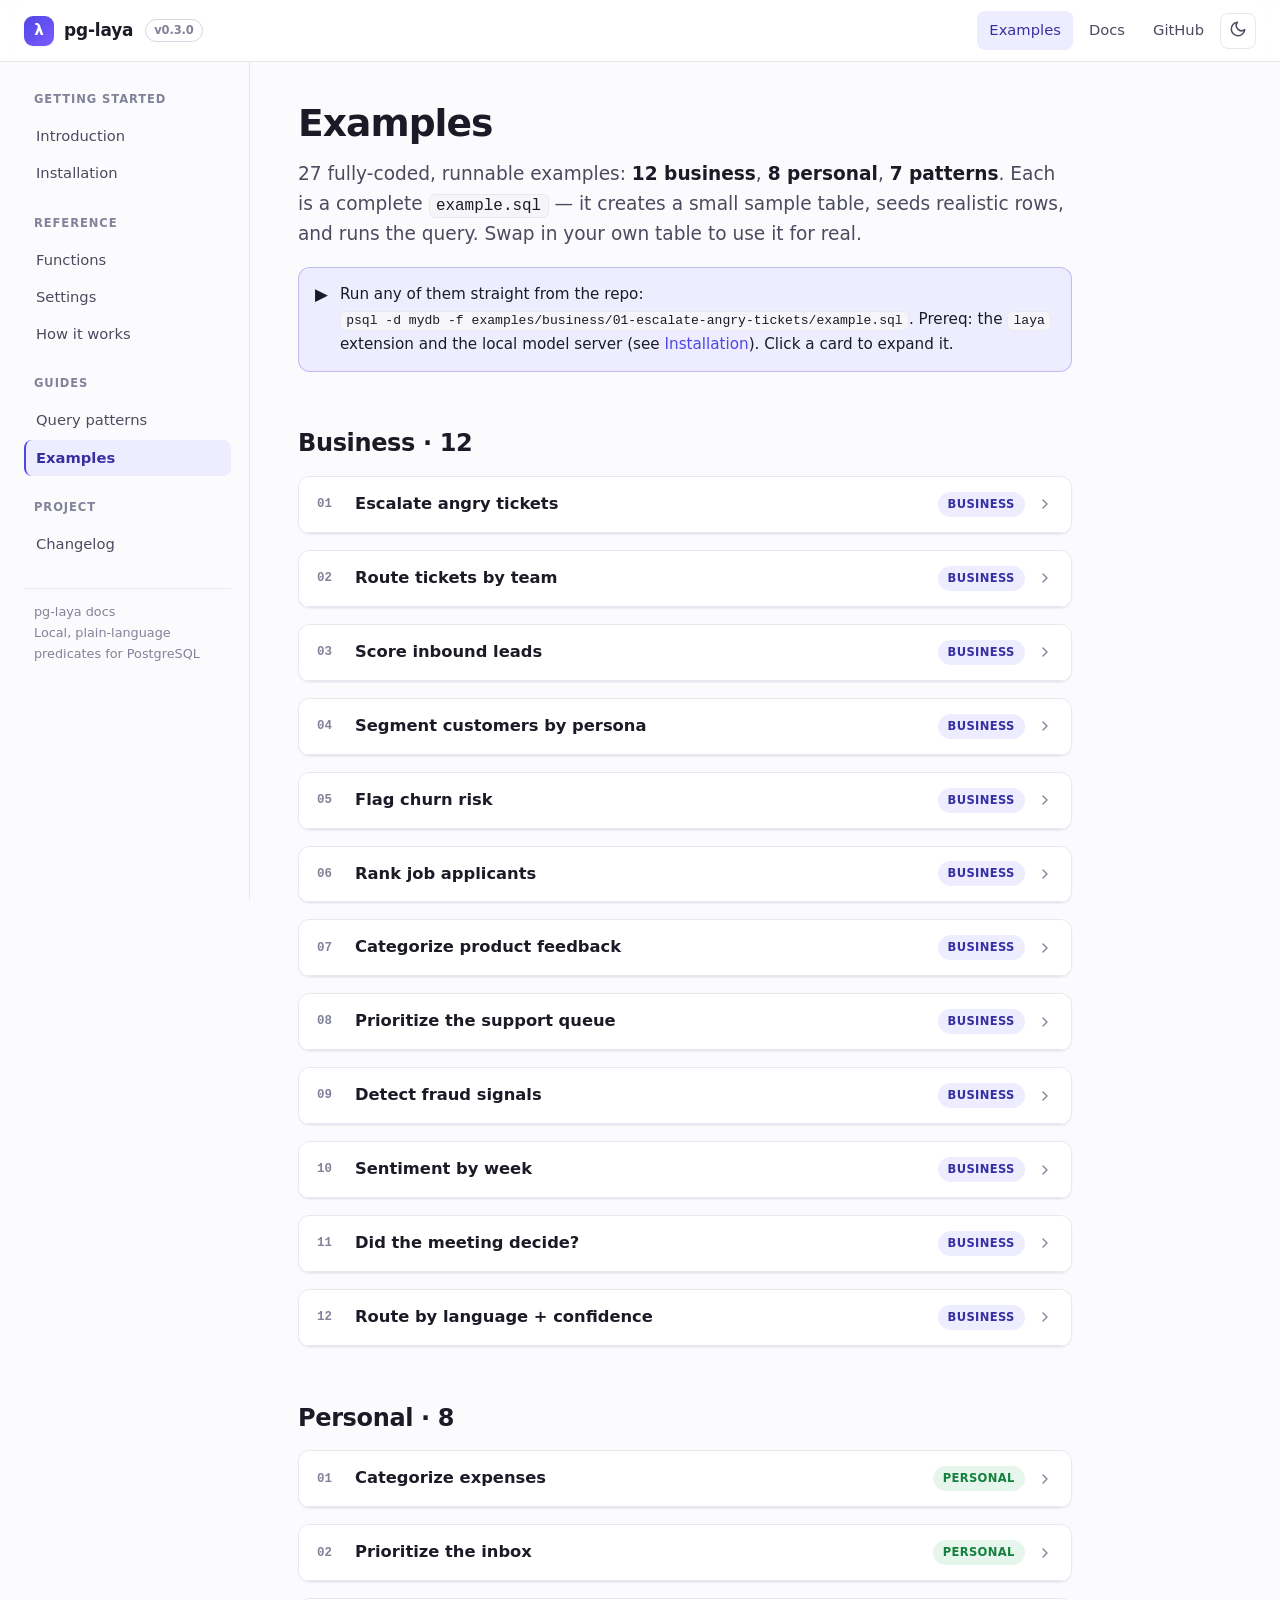
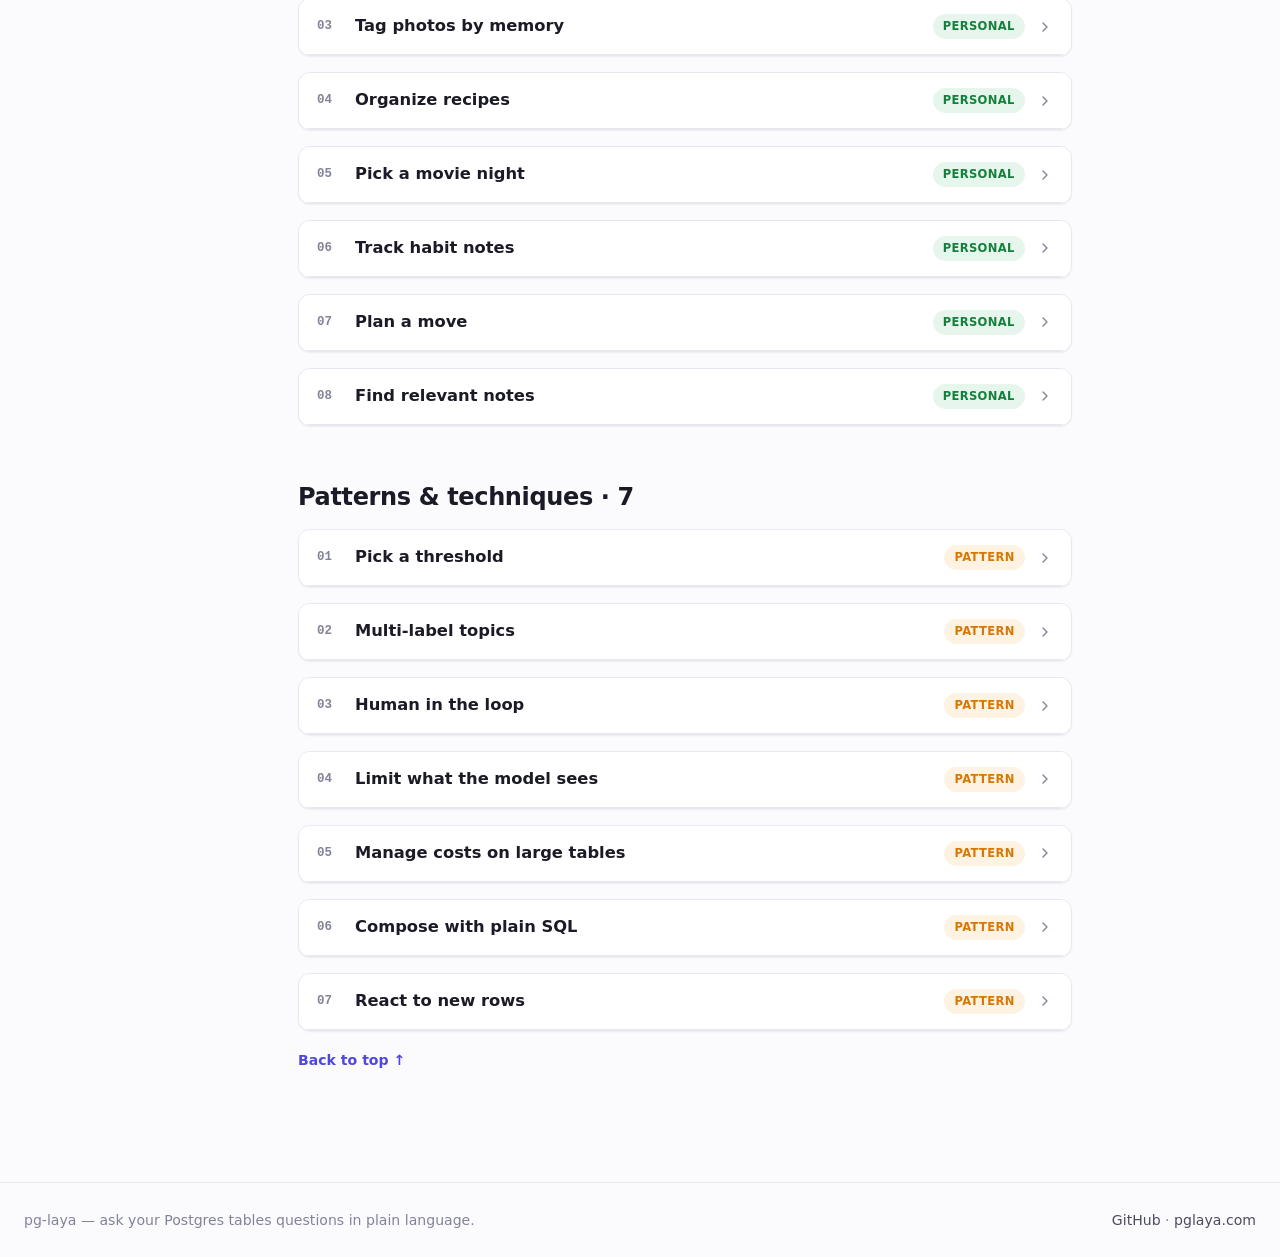
==== commit e95dfc15: "Add laya_watch: react to new rows with a queue, a tick and an action" ====
--- a/s/examples.html
+++ b/s/examples.html
@@ -4,7 +4,7 @@
   <meta charset="utf-8">
   <meta name="viewport" content="width=device-width, initial-scale=1">
   <title>Examples — pg-laya</title>
-  <meta name="description" content="26 fully-coded, runnable pg-laya examples: 12 business, 8 personal, 6 patterns. Each is a complete SQL file you can run as-is.">
+  <meta name="description" content="27 fully-coded, runnable pg-laya examples: 12 business, 8 personal, 7 patterns. Each is a complete SQL file you can run as-is.">
   <script>(function(){try{var t=localStorage.getItem("pg-laya-theme")||(matchMedia("(prefers-color-scheme: dark)").matches?"dark":"light");document.documentElement.setAttribute("data-theme",t);}catch(e){}})();</script>
   <link rel="stylesheet" href="assets/style.css">
   <link rel="icon" href="data:image/svg+xml,%3Csvg xmlns='http://www.w3.org/2000/svg' viewBox='0 0 32 32'%3E%3Crect width='32' height='32' rx='8' fill='%234f46e5'/%3E%3Ctext x='16' y='23' font-size='20' font-family='sans-serif' font-weight='700' fill='white' text-anchor='middle'%3E%CE%BB%3C/text%3E%3C/svg%3E">
@@ -63,8 +63,8 @@
     <main class="content">
       <div class="doc">
         <h1>Examples</h1>
-        <p class="lead">26 fully-coded, runnable examples: <strong>12 business</strong>, <strong>8 personal</strong>,
-        <strong>6 patterns</strong>. Each is a complete <code class="inline-code">example.sql</code> — it creates a small
+        <p class="lead">27 fully-coded, runnable examples: <strong>12 business</strong>, <strong>8 personal</strong>,
+        <strong>7 patterns</strong>. Each is a complete <code class="inline-code">example.sql</code> — it creates a small
         sample table, seeds realistic rows, and runs the query. Swap in your own table to use it for real.</p>
 
         <div class="note info"><span class="ico">▶</span><div>
@@ -274,7 +274,7 @@
           <p>Full file: <code class="inline-code">examples/personal/08-find-relevant-notes/example.sql</code></p></div>
         </div>
 
-        <h2>Patterns &amp; techniques <span class="rel-date">· 6</span></h2>
+        <h2>Patterns &amp; techniques <span class="rel-date">· 7</span></h2>
 
         <div class="ex-card">
           <div class="ex-head"><span class="num">01</span><span class="ttl">Pick a threshold</span><span class="tag tech">pattern</span><svg class="chev" width="16" height="16" viewBox="0 0 24 24" fill="none" stroke="currentColor" stroke-width="2" stroke-linecap="round" stroke-linejoin="round"><path d="M9 18l6-6-6-6"/></svg></div>
@@ -335,6 +335,15 @@
           <p>Full file: <code class="inline-code">examples/patterns/06-compose-with-plain-sql/example.sql</code></p></div>
         </div>
 
+        <div class="ex-card">
+          <div class="ex-head"><span class="num">07</span><span class="ttl">React to new rows</span><span class="tag tech">pattern</span><svg class="chev" width="16" height="16" viewBox="0 0 24 24" fill="none" stroke="currentColor" stroke-width="2" stroke-linecap="round" stroke-linejoin="round"><path d="M9 18l6-6-6-6"/></svg></div>
+          <div class="ex-body"><p class="desc">Arm a watch: a trigger enqueues new/changed rows (no model call in the write path), a scheduled tick judges them and runs your action on the matches.</p>
+          <div class="code lang-sql"><div class="code-bar"><span class="dot"></span><span class="dot"></span><span class="dot"></span> sql</div><pre><code>SELECT laya_watch('tickets', 'the customer is threatening to leave or cancel', 'route_to_priority');
+INSERT INTO tickets VALUES (7, 'Greta', 'Keep this up and I am cancelling tomorrow.');
+SELECT laya_watch_tick();  -- e.g. every minute via pg_cron</code></pre></div>
+          <p>Full file: <code class="inline-code">examples/patterns/07-react-to-new-rows/example.sql</code></p></div>
+        </div>
+
         <p class="top-link"><a href="examples.html#top" onclick="window.scrollTo({top:0,behavior:'smooth'});return false;">Back to top ↑</a></p>
       </div>
     </main>
